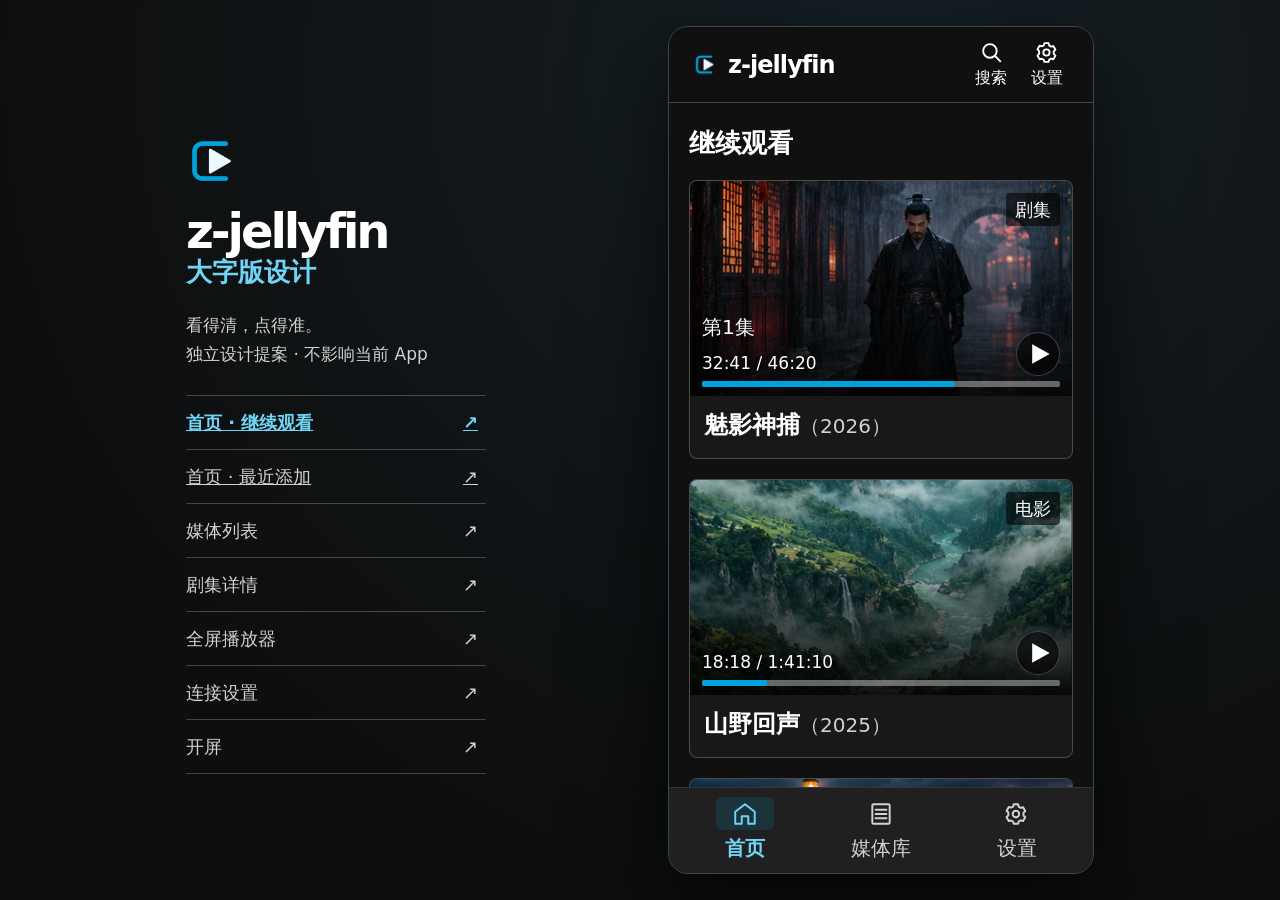
==== docs/prototype/large-type/index.html @ 2dd97206 "feat: 完成大字版界面与首页交互并修复滑动误触" ====
<!doctype html>
<html lang="zh-CN">
<head>
<meta charset="utf-8">
<meta name="viewport" content="width=device-width,initial-scale=1,viewport-fit=cover">
<title>z-jellyfin · 大字版设计预览</title>
<link rel="icon" href="../app-icon.png">
<link rel="stylesheet" href="large-type.css">
</head>
<body>
<div class="desktop">
 <aside class="notes" aria-label="原型导航">
  <div class="reviewIdentity">
   <img src="../logo.png" alt="" width="68" height="68">
   <h1>z-jellyfin<span>大字版设计</span></h1><p class="designIntro">看得清，点得准。<br>独立设计提案 · 不影响当前 App</p>
  </div>
  <nav class="jumps" aria-label="直接查看页面">
   <a class="jump" data-home-preview="resume" href="home-resume.html" target="_top">首页 · 继续观看 <span aria-hidden="true">↗</span></a>
   <a class="jump" data-home-preview="latest" href="home-latest.html" target="_top">首页 · 最近添加 <span aria-hidden="true">↗</span></a>
   <button class="jump" data-jump="library">媒体列表 <span aria-hidden="true">↗</span></button>
   <button class="jump" data-jump="detail">剧集详情 <span aria-hidden="true">↗</span></button>
   <button class="jump" data-jump="player">全屏播放器 <span aria-hidden="true">↗</span></button>
   <button class="jump" data-jump="settings">连接设置 <span aria-hidden="true">↗</span></button>
   <button class="jump" data-jump="splash">开屏 <span aria-hidden="true">↗</span></button>
  </nav>
 </aside>
 <div class="shell" aria-label="z-jellyfin 手机界面">
  <header class="top"></header>
  <main></main>
  <nav class="bottom" aria-label="主导航"></nav>
  <dialog class="confirmDialog" id="settings-dialog" aria-labelledby="confirm-title">
   <form id="confirmation-form">
    <h2 id="confirm-title">确认保存设置</h2>
    <label class="field">确认密码<input name="confirmation" type="password" autocomplete="off" aria-describedby="confirm-error" autofocus></label>
    <p class="confirmError" id="confirm-error" aria-live="polite"></p>
    <div class="actions">
     <button class="secondary" id="cancel-settings" type="button">取消</button>
     <button class="primary" type="submit">确认保存</button>
    </div>
   </form>
  </dialog>
 </div>
</div>
<script src="prototype.js"></script>
<script src="../rail-drag.js"></script>
</body>
</html>
---- docs/prototype/large-type/large-type.css ----
@import url("../ui.css");

:root {
  --bg: #101010;
  --panel: #202020;
  --sub: #d2d2d2;
  --muted: #c2c2c2;
  --line: #ffffff38;
  --primary-light: #70d5f5;
  --gutter: 20px;
}

body { font-size: 20px; line-height: 1.5; }
.desktop { grid-template-columns: minmax(210px, 1fr) 426px; }
.designIntro { color: #d2d2d2; font-size: 17px; line-height: 1.7; margin: 0 0 26px; }
.notes h1 { font-size: 48px; }
.notes h1 span { color: var(--primary-light); font-size: 26px; letter-spacing: 0; }
.jump { min-height: 54px; font-size: 18px; }
.shell { container-type: inline-size; }
.top, .shell[data-screen="library"] .top {
  height: 76px; flex-basis: 76px; padding-inline: var(--gutter);
  background: var(--bg); border-bottom: 1px solid var(--line);
}
.brand { font-size: 24px; gap: 8px; min-width: 0; }
.mark { width: 31px; height: 31px; flex-basis: 31px; margin-left: 0; }
.toplabel, .shell[data-screen="library"] .toplabel { font-size: 24px; font-weight: 700; }
.tools { gap: 4px; }
.largeTool, .shell[data-screen="library"] .largeTool {
  width: 52px; min-width: 52px; height: 60px; padding: 4px 0;
  display: flex; flex-direction: column; justify-content: center; gap: 1px;
  color: var(--text); background: transparent; border: 0;
}
.largeTool svg { width: 25px; height: 25px; fill: none; stroke: currentColor; stroke-width: 1.8; stroke-linecap: round; stroke-linejoin: round; }
.largeTool span { font-size: 16px; line-height: 24px; }
main.pad { padding: 22px var(--gutter) 32px; }
main.pad[data-screen="library"] { padding-top: 0; }
h2 { font-size: 26px; line-height: 1.4; }
.section { margin-bottom: 16px; }
.group { margin-bottom: 30px; }
.rail { gap: 14px; grid-auto-columns: calc((100cqw - 2 * var(--gutter) - 14px) / 2); }
.rail.resume { grid-auto-columns: calc(100cqw - 2 * var(--gutter) - 16px); }
.rail.next-up { grid-auto-columns: calc((100cqw - 2 * var(--gutter) - 14px) / 2); }
.name { font-size: 22px; line-height: 1.45; margin-top: 9px; margin-bottom: 3px; }
.sub { font-size: 17px; line-height: 1.55; }
.resume .name { font-size: 24px; }
.resume .cardCopy { padding: 12px 14px 15px; gap: 3px; }
.resume .name, .next-up .name { display: block; white-space: normal; overflow-wrap: anywhere; }
.resume .name {
  display: block; height: 1.45em; white-space: nowrap;
  overflow: hidden; text-overflow: ellipsis;
}
.cardYear { font-size: 20px; font-weight: 400; color: var(--sub); white-space: nowrap; }
.resumeType {
  position: absolute; top: 12px; inset-inline-end: 12px; padding: 3px 9px;
  border-radius: var(--radius-small); background: #0009; color: #fff;
  font-size: 18px; font-weight: 500; line-height: 1.5; pointer-events: none;
}
.resumeEpisode {
  position: absolute; inset-inline-start: 12px; bottom: 54px;
  color: #fff; font-size: 20px; font-weight: 500; line-height: 1.5;
  white-space: nowrap; text-shadow: 0 1px 4px #000; pointer-events: none;
}
.watchTime { font-size: 17px; line-height: 26px; bottom: 20px; left: 12px; text-shadow: 0 1px 4px #000; }
.resumeShade { inset-block-start: 20%; background: linear-gradient(transparent, #030303ee); }
.quickPlayIcon { width: 44px; height: 44px; bottom: 20px; right: 12px; background-color: #0009; }
.progress { height: 6px; }
.cover .progress { bottom: 9px; inset-inline: 12px; }
.grid { grid-template-columns: repeat(2, minmax(0, 1fr)); gap: 26px 14px; }
.filters { gap: 18px; margin-bottom: 16px; }
.filters .chip { font-size: 20px; min-width: 56px; min-height: 58px; padding-inline: 3px; }
.filters .chip[aria-pressed="true"] { background: transparent; font-weight: 750; }
.filters .chip[aria-pressed="true"]::after { width: 28px; height: 3px; bottom: 5px; }
.bottom { padding: 8px 12px max(9px, env(safe-area-inset-bottom)); gap: 8px; }
.bottom button { min-height: 68px; font-size: 20px; gap: 3px; }
.bottom span { width: 58px; height: 33px; }
.bottom svg { width: 26px; height: 26px; fill: none; stroke: currentColor; stroke-width: 1.8; stroke-linejoin: round; stroke-linecap: round; }
.bottom button[aria-current="page"] { font-weight: 750; }

.heroCover { height: clamp(185px, 27svh, 228px); }
.largeDetail { --detail-poster-width: clamp(94px, 27vw, 114px); }
.detailIdentity { gap: 18px; }
.detailPoster { margin-top: calc(-.88 * var(--detail-poster-width)); }
.detailHeading { padding-block: 10px; }
.detail h1 { font-size: 30px; line-height: 1.3; letter-spacing: 0; }
.meta { font-size: 18px; line-height: 1.55; }
.detail .actions { display: grid; grid-template-columns: minmax(0, 1fr) auto; gap: 10px; margin-top: 20px; }
.detail .actions > :only-child { grid-column: 1 / -1; }
.detailPlay { min-height: 56px; font-size: 21px; gap: 9px; padding-inline: 16px; }
.detailPlay svg { width: 26px; height: 26px; }
.detail .detailPlay { color: var(--primary-light); border-color: #70d5f580; background: #70d5f510; }
.detail .secondary { min-height: 56px; font-size: 18px; padding-inline: 14px; }
.summary { font-size: 20px; line-height: 1.75; margin-bottom: 25px; }
.sheet { padding-top: 24px; }
.chip { min-height: 56px; padding: 9px 16px; font-size: 20px; }
.seasonTabs { gap: 12px; margin-top: 4px; margin-bottom: 14px; }
.episode { gap: 14px; min-height: 110px; padding-block: 16px; }
.episode .cover { width: 96px; flex-basis: 96px; }
.episode .name { font-size: 21px; }
.episode .sub { font-size: 17px; }
.watched { font-size: 16px; padding: 5px 9px; }
.watchprogress + small { font-size: 17px; }

.settingsGroup { margin-bottom: 26px; padding-bottom: 26px; }
.settingsGroup h2 { font-size: 26px; margin-bottom: 19px; }
.field { font-size: 20px; line-height: 1.5; gap: 6px; margin-bottom: 20px; }
.field input, .field select, .searchField { min-height: 58px; font-size: 22px; padding: 10px 12px; }
.qualityFields { grid-template-columns: 1fr; gap: 20px; }
.columns { grid-template-columns: minmax(0, 1fr) 100px; gap: 16px; align-items: start; }
.helper, .empty { font-size: 17px; line-height: 1.65; }
.primary, .secondary { min-height: 56px; font-size: 20px; }
.confirmDialog { width: min(390px, calc(100vw - 32px)); padding: 24px; }
.confirmDialog h2 { font-size: 26px; }
.confirmDialog .actions { justify-content: stretch; }
.confirmDialog .actions button { flex: 1; }
.confirmError { font-size: 18px; }

.playerHeader { gap: 16px; }
.playerBack { width: 56px; height: 56px; flex-basis: 56px; }
.playerHeading h2 { font-size: 26px; }
.playerHeading p { font-size: 18px; margin-top: 4px; }
.playerTools { gap: 12px; }
.playerTools button { min-height: 56px; font-size: 20px; padding-inline: 17px; }
.captionIcon { font-size: 12px; }
.audioIcon { font-size: 24px; }
.playerToolbar { grid-template-columns: 1fr 1fr; gap: 12px; }
.transport { grid-area: 2 / 1 / 3 / 3; gap: 14px; }
.transportButton { min-height: 56px; font-size: 20px; padding-inline: 16px; }
.transportButton span { font-size: 18px; }
.playerToggle { width: 66px; height: 66px; flex-basis: 66px; }
.playerTime { font-size: 20px; }
.playerQuality { font-size: 18px; }
.playerBottom input { height: 42px; margin-bottom: 2px; }
.playerBottom input::-webkit-slider-runnable-track { height: 6px; }
.playerBottom input::-webkit-slider-thumb { width: 24px; height: 24px; margin-top: -9px; }
.playerCaption { font-size: 28px; }
.playerControls:not([hidden]) + .playerCaption { bottom: 170px; }
.trackMenu { width: min(360px, calc(100% - 40px)); top: 92px; max-height: calc(100% - 112px); padding: 12px; }
.trackHeader h3 { font-size: 24px; }
.trackHeader button { height: 56px; flex-basis: 56px; }
.trackOptions button { min-height: 64px; padding: 12px; }
.trackOptions strong { font-size: 21px; }
.trackOptions small { font-size: 17px; }
.playerBuffering { font-size: 20px; }

@media (max-width: 780px) {
  .top, .shell[data-screen="library"] .top { height: calc(76px + env(safe-area-inset-top)); flex-basis: calc(76px + env(safe-area-inset-top)); }
}
@media (max-width: 355px) {
  :root { --gutter: 16px; }
  .top, .shell[data-screen="library"] .top { padding-inline: 12px; }
  .brand { font-size: 22px; gap: 5px; }
  .mark { width: 26px; height: 26px; flex-basis: 26px; }
  .largeTool, .shell[data-screen="library"] .largeTool { min-width: 48px; width: 48px; }
  .toplabel, .shell[data-screen="library"] .toplabel { font-size: 22px; }
  .detail h1 { font-size: 27px; }
  .columns { grid-template-columns: 1fr; }
  .detail .actions { grid-template-columns: 1fr; }
}
@media (max-width: 560px) and (orientation: portrait) {
  .playerTools button { font-size: 17px; padding-inline: 10px; }
  .playerTools button span { display: inline; }
  .transport { gap: 5px; }
  .transportButton { font-size: 16px; padding-inline: 7px; }
  .transportButton span { font-size: 15px; }
  .playerHeading h2 { font-size: 22px; }
  .playerHeading p { font-size: 16px; }
}

/* Fallback wide cards do not display watch progress. */
.fallback .resumeEpisode { bottom: 22px; }

/* Home uses a single vertical list; scrolling belongs to the page. */
.homeStack { display: grid; grid-template-columns: minmax(0, 1fr); gap: 20px; padding-block: 3px 5px; }
.homeStack .card { cursor: pointer; }

/* Home cards have sibling detail/play buttons, never nested interactive elements. */
.homeCard { position: relative; }
.homeCard .cover { isolation: auto; }
.homeCardDetails { position: absolute; inset: 0; z-index: 2; background: transparent; border-radius: inherit; }
.quickPlayHit { position: absolute; z-index: 3; bottom: 14px; right: 6px; width: 56px; height: 56px; display: grid; place-items: center; background: transparent; padding: 0; }
.quickPlayHit .quickPlayIcon { position: static; width: 44px; height: 44px; }
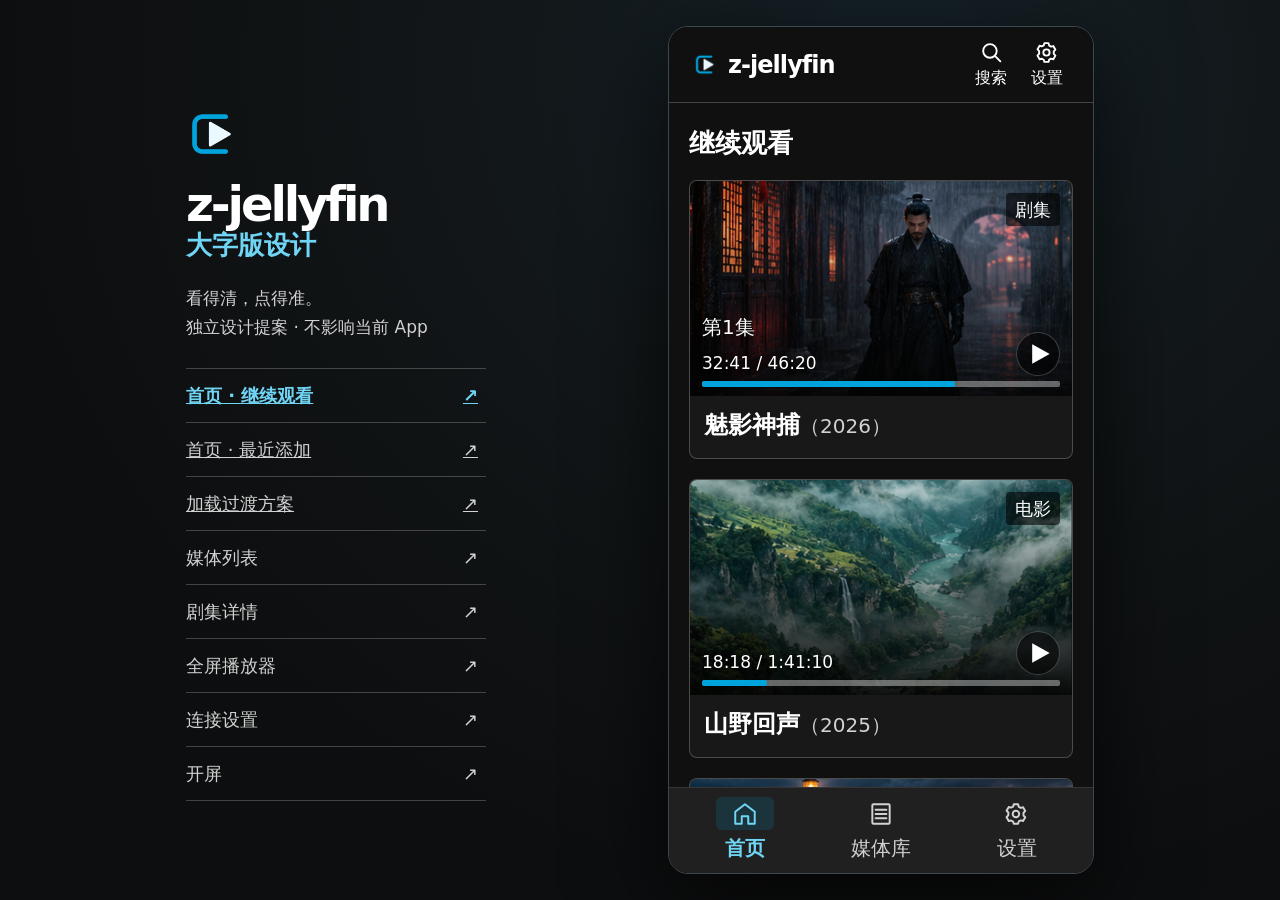
==== commit eee9f9b4: "feat: 统一浏览页面加载过渡并完善状态反馈" ====
--- a/docs/prototype/large-type/index.html
+++ b/docs/prototype/large-type/index.html
@@ -17,6 +17,7 @@
   <nav class="jumps" aria-label="直接查看页面">
    <a class="jump" data-home-preview="resume" href="home-resume.html" target="_top">首页 · 继续观看 <span aria-hidden="true">↗</span></a>
    <a class="jump" data-home-preview="latest" href="home-latest.html" target="_top">首页 · 最近添加 <span aria-hidden="true">↗</span></a>
+   <a class="jump" href="loading-preview.html">加载过渡方案 <span aria-hidden="true">↗</span></a>
    <button class="jump" data-jump="library">媒体列表 <span aria-hidden="true">↗</span></button>
    <button class="jump" data-jump="detail">剧集详情 <span aria-hidden="true">↗</span></button>
    <button class="jump" data-jump="player">全屏播放器 <span aria-hidden="true">↗</span></button>
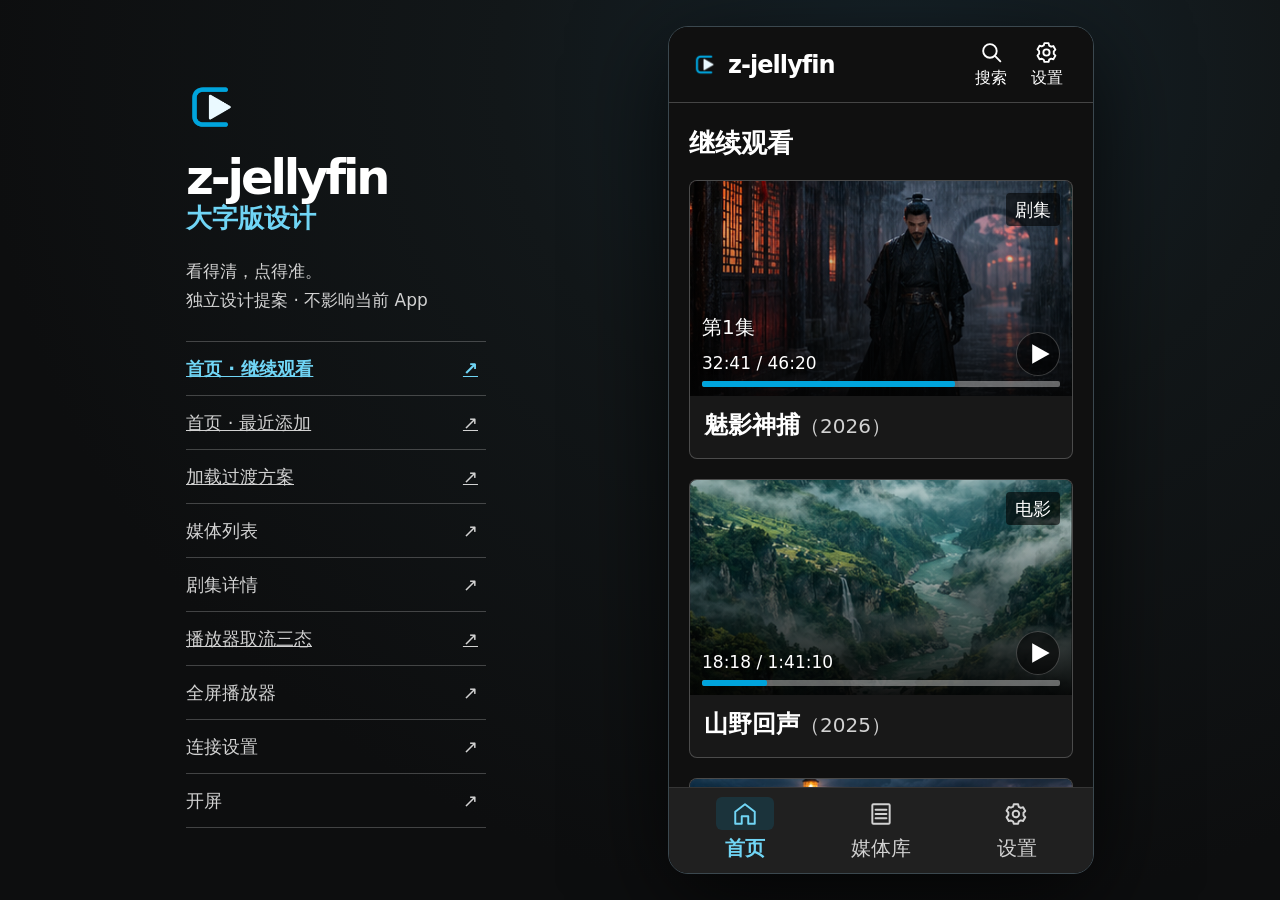
==== commit 62ff3471: "feat: 完善播放器首次取流加载状态与失败重试" ====
--- a/docs/prototype/large-type/index.html
+++ b/docs/prototype/large-type/index.html
@@ -20,6 +20,7 @@
    <a class="jump" href="loading-preview.html">加载过渡方案 <span aria-hidden="true">↗</span></a>
    <button class="jump" data-jump="library">媒体列表 <span aria-hidden="true">↗</span></button>
    <button class="jump" data-jump="detail">剧集详情 <span aria-hidden="true">↗</span></button>
+   <a class="jump" href="player-loading.html">播放器取流三态 <span aria-hidden="true">↗</span></a>
    <button class="jump" data-jump="player">全屏播放器 <span aria-hidden="true">↗</span></button>
    <button class="jump" data-jump="settings">连接设置 <span aria-hidden="true">↗</span></button>
    <button class="jump" data-jump="splash">开屏 <span aria-hidden="true">↗</span></button>
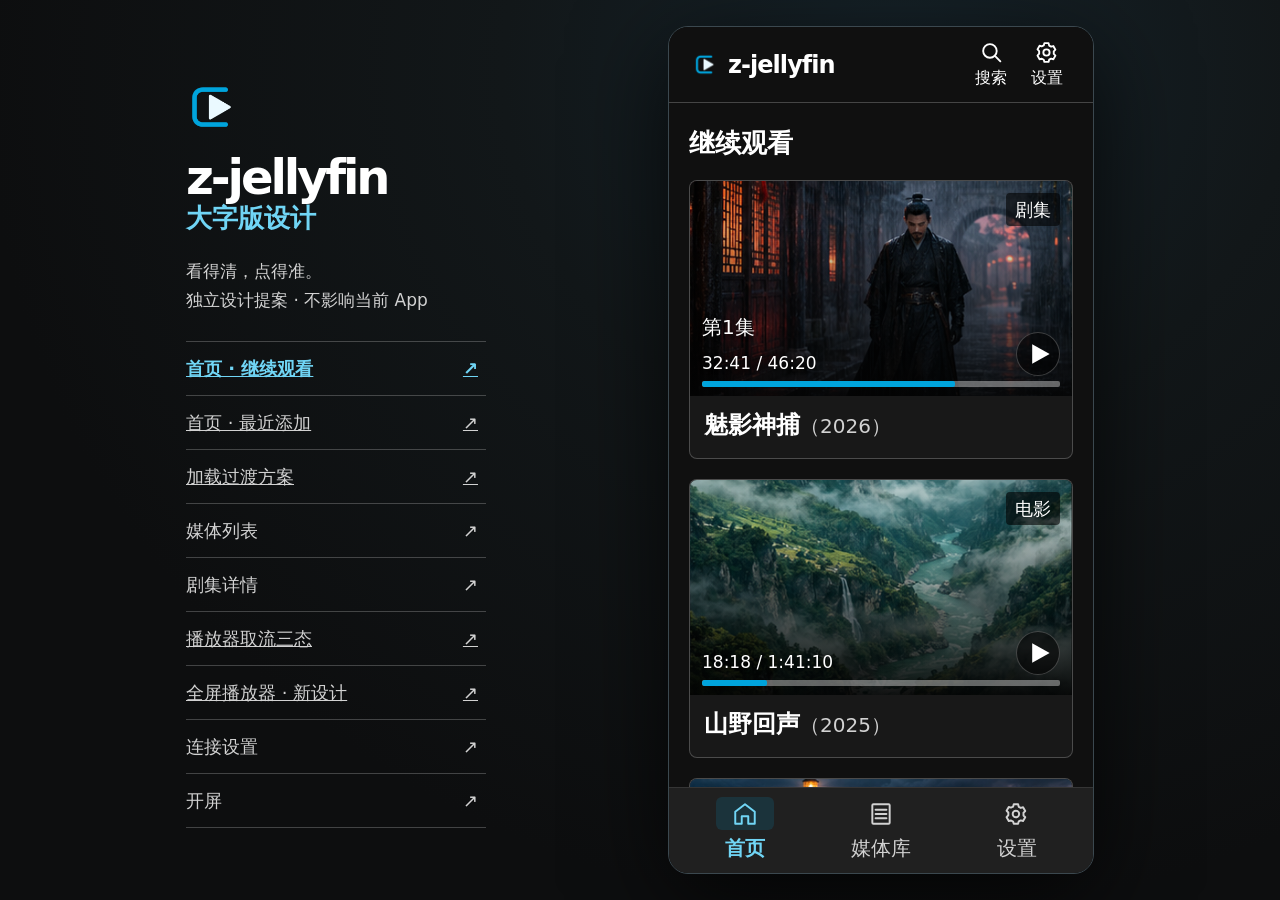
==== commit 6b49f0be: "feat: 重设计全屏播放器并固定底部字幕位置" ====
--- a/docs/prototype/large-type/index.html
+++ b/docs/prototype/large-type/index.html
@@ -21,7 +21,7 @@
    <button class="jump" data-jump="library">媒体列表 <span aria-hidden="true">↗</span></button>
    <button class="jump" data-jump="detail">剧集详情 <span aria-hidden="true">↗</span></button>
    <a class="jump" href="player-loading.html">播放器取流三态 <span aria-hidden="true">↗</span></a>
-   <button class="jump" data-jump="player">全屏播放器 <span aria-hidden="true">↗</span></button>
+   <a class="jump" href="player-redesign.html?state=paused">全屏播放器 · 新设计 <span aria-hidden="true">↗</span></a>
    <button class="jump" data-jump="settings">连接设置 <span aria-hidden="true">↗</span></button>
    <button class="jump" data-jump="splash">开屏 <span aria-hidden="true">↗</span></button>
   </nav>
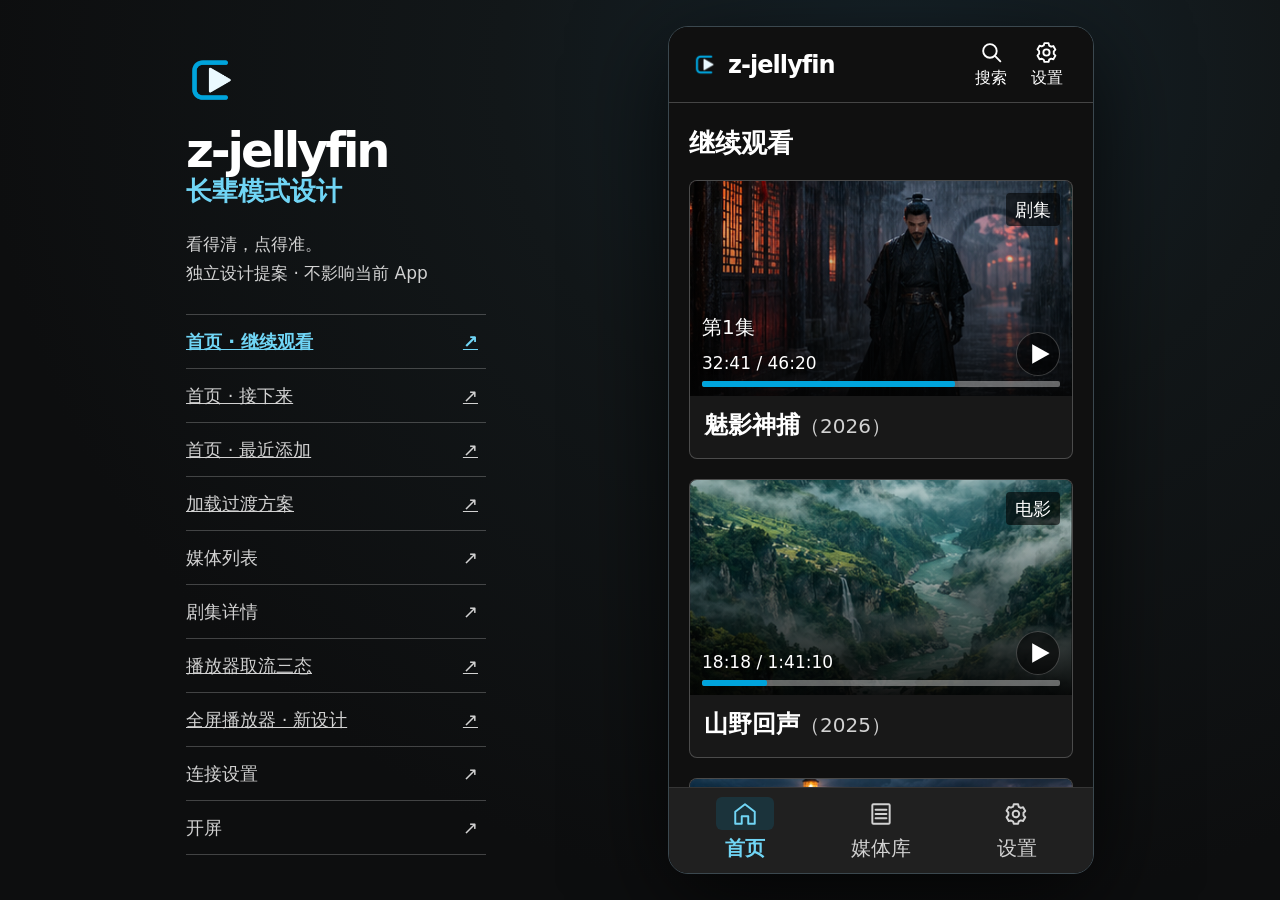
==== commit e345ad49: "feat: 完善首页模式布局与最近添加海报展示" ====
--- a/docs/prototype/large-type/index.html
+++ b/docs/prototype/large-type/index.html
@@ -12,10 +12,11 @@
  <aside class="notes" aria-label="原型导航">
   <div class="reviewIdentity">
    <img src="../logo.png" alt="" width="68" height="68">
-   <h1>z-jellyfin<span>大字版设计</span></h1><p class="designIntro">看得清，点得准。<br>独立设计提案 · 不影响当前 App</p>
+   <h1>z-jellyfin<span>长辈模式设计</span></h1><p class="designIntro">看得清，点得准。<br>独立设计提案 · 不影响当前 App</p>
   </div>
   <nav class="jumps" aria-label="直接查看页面">
    <a class="jump" data-home-preview="resume" href="home-resume.html" target="_top">首页 · 继续观看 <span aria-hidden="true">↗</span></a>
+   <a class="jump" data-home-preview="next" href="home-next.html" target="_top">首页 · 接下来 <span aria-hidden="true">↗</span></a>
    <a class="jump" data-home-preview="latest" href="home-latest.html" target="_top">首页 · 最近添加 <span aria-hidden="true">↗</span></a>
    <a class="jump" href="loading-preview.html">加载过渡方案 <span aria-hidden="true">↗</span></a>
    <button class="jump" data-jump="library">媒体列表 <span aria-hidden="true">↗</span></button>
--- a/docs/prototype/large-type/large-type.css
+++ b/docs/prototype/large-type/large-type.css
@@ -179,3 +179,7 @@
 .homeCardDetails { position: absolute; inset: 0; z-index: 2; background: transparent; border-radius: inherit; }
 .quickPlayHit { position: absolute; z-index: 3; bottom: 14px; right: 6px; width: 56px; height: 56px; display: grid; place-items: center; background: transparent; padding: 0; }
 .quickPlayHit .quickPlayIcon { position: static; width: 44px; height: 44px; }
+
+/* Elder home fallback remains readable without adding another feed. */
+.shell[data-screen="home"] .empty { font-size:22px; line-height:1.7; padding-block:30px; color:var(--muted,#b8b8b8); }
+.shell[data-screen="home"] .empty .primary { margin-top:18px; min-height:56px; }
